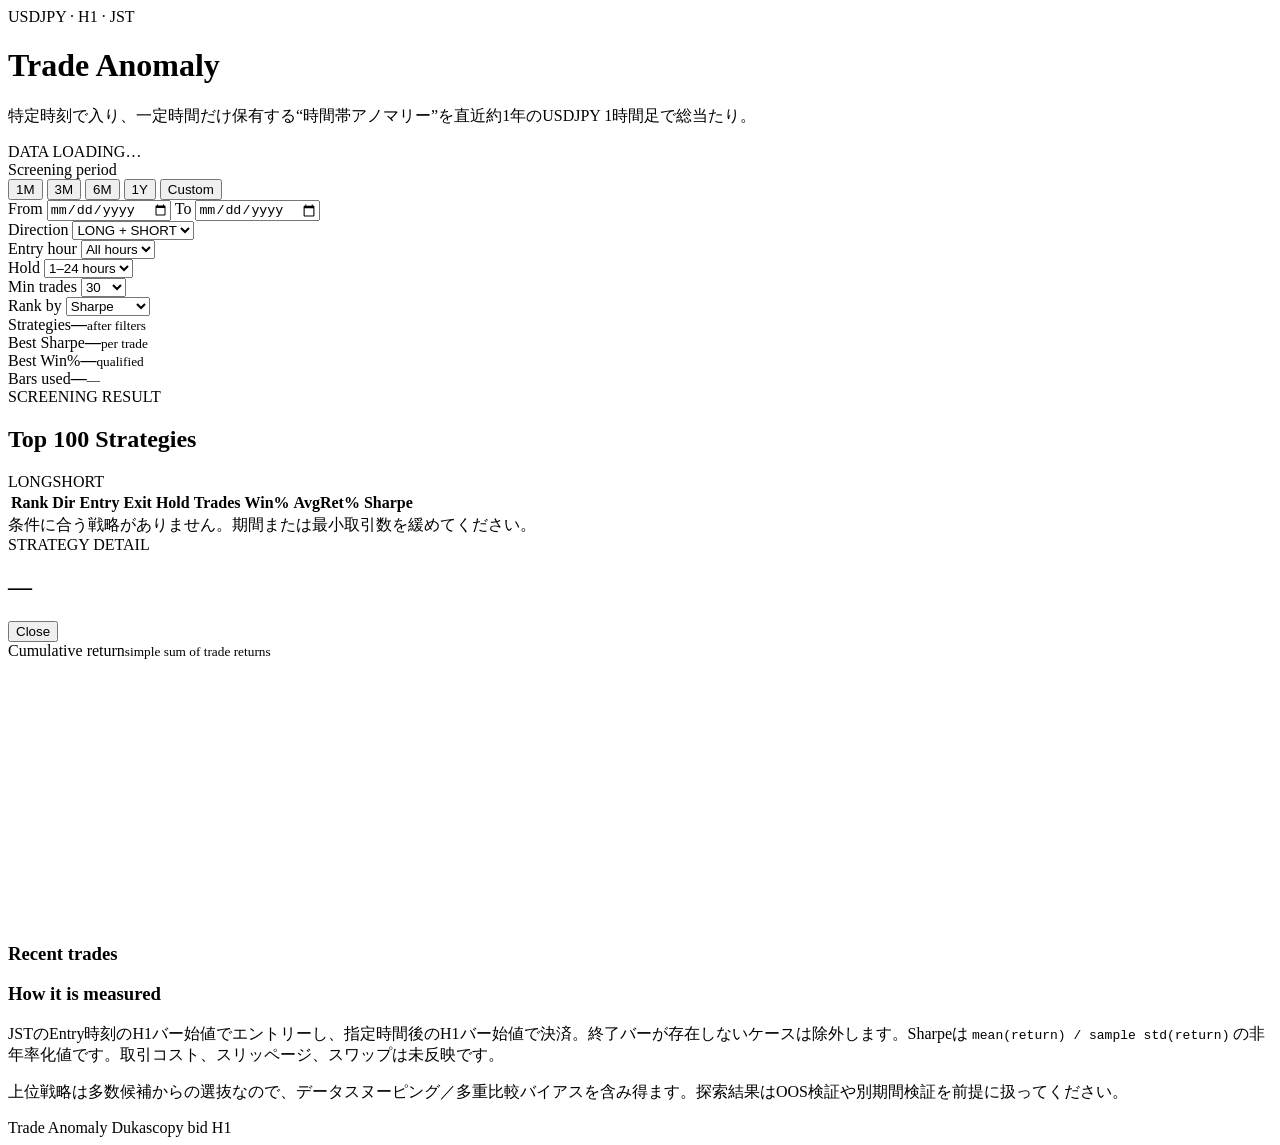
==== index.html @ 8e7d59d6 "feat: add responsive anomaly screener UI" ====
<!doctype html>
<html lang="ja">
<head>
  <meta charset="utf-8" />
  <meta name="viewport" content="width=device-width,initial-scale=1,viewport-fit=cover" />
  <meta name="theme-color" content="#07111f" />
  <title>Trade Anomaly — USDJPY Time-of-Day Screener</title>
  <meta name="description" content="USDJPY 1時間足の時刻アノマリーをJST基準でスクリーニング。勝率、平均リターン、Sharpeを期間別に比較。" />
  <link rel="stylesheet" href="styles.css" />
</head>
<body>
  <main class="shell">
    <header class="hero">
      <div>
        <div class="eyebrow">USDJPY · H1 · JST</div>
        <h1>Trade <span>Anomaly</span></h1>
        <p class="lead">特定時刻で入り、一定時間だけ保有する“時間帯アノマリー”を直近約1年のUSDJPY 1時間足で総当たり。</p>
      </div>
      <div class="data-pill" id="dataStatus">
        <span class="dot"></span>
        <span>DATA LOADING…</span>
      </div>
    </header>

    <section class="panel controls" aria-label="screening controls">
      <div class="control-group period-group">
        <label>Screening period</label>
        <div class="segmented" id="periodPresets">
          <button data-period="30">1M</button>
          <button data-period="90">3M</button>
          <button data-period="180" class="active">6M</button>
          <button data-period="365">1Y</button>
          <button data-period="custom">Custom</button>
        </div>
      </div>

      <div class="control-group custom-dates hidden" id="customDates">
        <label for="fromDate">From</label>
        <input id="fromDate" type="date" />
        <label for="toDate">To</label>
        <input id="toDate" type="date" />
      </div>

      <div class="filter-grid">
        <div class="control-group">
          <label for="direction">Direction</label>
          <select id="direction">
            <option value="both">LONG + SHORT</option>
            <option value="long">LONG only</option>
            <option value="short">SHORT only</option>
          </select>
        </div>
        <div class="control-group">
          <label for="entryHour">Entry hour</label>
          <select id="entryHour"><option value="all">All hours</option></select>
        </div>
        <div class="control-group">
          <label for="holdHours">Hold</label>
          <select id="holdHours"><option value="all">1–24 hours</option></select>
        </div>
        <div class="control-group">
          <label for="minTrades">Min trades</label>
          <select id="minTrades">
            <option value="10">10</option>
            <option value="20">20</option>
            <option value="30" selected>30</option>
            <option value="50">50</option>
            <option value="80">80</option>
            <option value="100">100</option>
          </select>
        </div>
        <div class="control-group">
          <label for="sortMetric">Rank by</label>
          <select id="sortMetric">
            <option value="sharpe" selected>Sharpe</option>
            <option value="winRate">Win rate</option>
            <option value="avgRet">Avg return</option>
            <option value="trades">Trades</option>
          </select>
        </div>
      </div>
    </section>

    <section class="stats-grid" id="summaryStats">
      <article class="stat-card"><span>Strategies</span><strong id="strategyCount">—</strong><small>after filters</small></article>
      <article class="stat-card"><span>Best Sharpe</span><strong id="bestSharpe">—</strong><small>per trade</small></article>
      <article class="stat-card"><span>Best Win%</span><strong id="bestWin">—</strong><small>qualified</small></article>
      <article class="stat-card"><span>Bars used</span><strong id="barsUsed">—</strong><small id="rangeLabel">—</small></article>
    </section>

    <section class="panel leaderboard">
      <div class="section-head">
        <div>
          <div class="eyebrow">SCREENING RESULT</div>
          <h2>Top 100 Strategies</h2>
        </div>
        <div class="legend"><span class="long-key">LONG</span><span class="short-key">SHORT</span></div>
      </div>

      <div class="desktop-table-wrap">
        <table>
          <thead>
            <tr>
              <th>Rank</th>
              <th>Dir</th>
              <th>Entry</th>
              <th>Exit</th>
              <th>Hold</th>
              <th>Trades</th>
              <th>Win%</th>
              <th>AvgRet%</th>
              <th>Sharpe</th>
            </tr>
          </thead>
          <tbody id="resultsBody"></tbody>
        </table>
      </div>
      <div class="mobile-cards" id="mobileResults"></div>
      <div class="empty-state hidden" id="emptyState">条件に合う戦略がありません。期間または最小取引数を緩めてください。</div>
    </section>

    <section class="panel detail hidden" id="detailPanel">
      <div class="section-head detail-head">
        <div>
          <div class="eyebrow">STRATEGY DETAIL</div>
          <h2 id="detailTitle">—</h2>
        </div>
        <button class="ghost-btn" id="closeDetail">Close</button>
      </div>
      <div class="detail-metrics" id="detailMetrics"></div>
      <div class="chart-wrap">
        <div class="chart-title-row"><span>Cumulative return</span><small>simple sum of trade returns</small></div>
        <canvas id="equityChart" height="260"></canvas>
      </div>
      <div class="trade-sample-wrap">
        <h3>Recent trades</h3>
        <div class="recent-trades" id="recentTrades"></div>
      </div>
    </section>

    <section class="method panel subtle">
      <h3>How it is measured</h3>
      <p>JSTのEntry時刻のH1バー始値でエントリーし、指定時間後のH1バー始値で決済。終了バーが存在しないケースは除外します。Sharpeは <code>mean(return) / sample std(return)</code> の非年率化値です。取引コスト、スリッページ、スワップは未反映です。</p>
      <p class="warning">上位戦略は多数候補からの選抜なので、データスヌーピング／多重比較バイアスを含み得ます。探索結果はOOS検証や別期間検証を前提に扱ってください。</p>
    </section>

    <footer>
      <span>Trade Anomaly</span>
      <span id="footerMeta">Dukascopy bid H1</span>
    </footer>
  </main>
  <script src="app.js" defer></script>
</body>
</html>
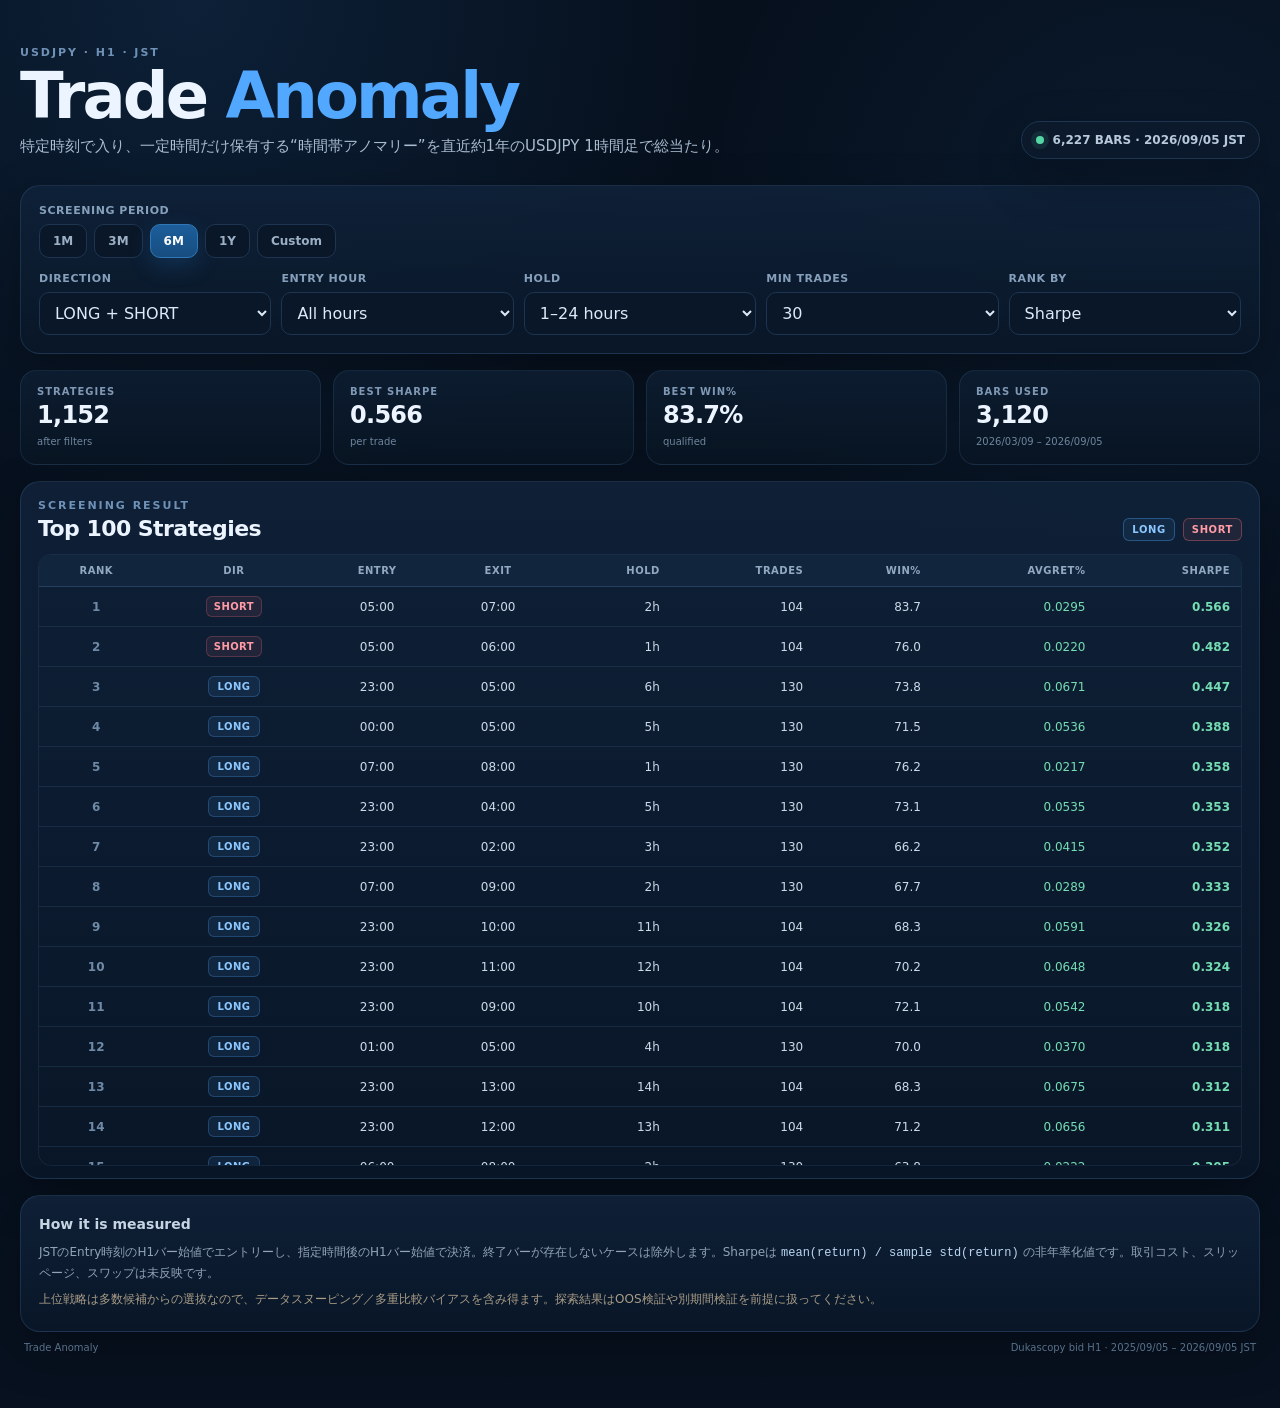
==== commit 7c3172a4: "feat: load interactive PnL chart" ====
--- a/index.html
+++ b/index.html
@@ -129,7 +129,7 @@
       </div>
       <div class="detail-metrics" id="detailMetrics"></div>
       <div class="chart-wrap">
-        <div class="chart-title-row"><span>Cumulative return</span><small>simple sum of trade returns</small></div>
+        <div class="chart-title-row"><span>Cumulative return</span><small>interactive P&amp;L · simple sum of trade returns</small></div>
         <canvas id="equityChart" height="260"></canvas>
       </div>
       <div class="trade-sample-wrap">
@@ -150,5 +150,6 @@
     </footer>
   </main>
   <script src="app.js" defer></script>
+  <script src="interactive-chart.js" defer></script>
 </body>
 </html>
--- a/styles.css
+++ b/styles.css
@@ -0,0 +1,129 @@
+:root{
+  color-scheme:dark;
+  --bg:#07111f;
+  --bg2:#0a1627;
+  --panel:#0c1a2d;
+  --panel2:#10223a;
+  --line:#1d3550;
+  --text:#ecf4ff;
+  --muted:#8ea4bc;
+  --blue:#52a8ff;
+  --blue2:#8cc8ff;
+  --red:#ff6f7d;
+  --green:#55d6a5;
+  --amber:#ffcc66;
+  --shadow:0 18px 48px rgba(0,0,0,.28);
+}
+*{box-sizing:border-box}
+html{scroll-behavior:smooth}
+body{
+  margin:0;
+  min-height:100vh;
+  background:
+    radial-gradient(circle at 15% 0%,rgba(45,115,190,.16),transparent 32rem),
+    radial-gradient(circle at 90% 15%,rgba(62,140,227,.08),transparent 28rem),
+    linear-gradient(180deg,#06101d 0%,var(--bg) 100%);
+  color:var(--text);
+  font-family:Inter,ui-sans-serif,system-ui,-apple-system,BlinkMacSystemFont,"Segoe UI",sans-serif;
+  font-variant-numeric:tabular-nums;
+}
+button,input,select{font:inherit}
+button,select,input{outline:none}
+button{cursor:pointer}
+.shell{width:min(1440px,calc(100% - 40px));margin:0 auto;padding:46px 0 56px}
+.hero{display:flex;align-items:flex-end;justify-content:space-between;gap:28px;margin-bottom:26px}
+.eyebrow{font-size:11px;letter-spacing:.18em;font-weight:800;color:#6f91b6;text-transform:uppercase}
+h1{margin:7px 0 7px;font-size:clamp(34px,5vw,64px);letter-spacing:-.045em;line-height:.95}
+h1 span{color:var(--blue)}
+.lead{max-width:740px;margin:0;color:#a9bbcf;font-size:15px;line-height:1.7}
+.data-pill{display:flex;align-items:center;gap:9px;white-space:nowrap;border:1px solid var(--line);background:rgba(12,26,45,.82);padding:11px 14px;border-radius:999px;color:#b7c9db;font-size:12px;font-weight:750;box-shadow:var(--shadow)}
+.dot{width:8px;height:8px;border-radius:50%;background:var(--amber);box-shadow:0 0 0 5px rgba(255,204,102,.1)}
+.data-pill.ready .dot{background:var(--green);box-shadow:0 0 0 5px rgba(85,214,165,.1)}
+.data-pill.error .dot{background:var(--red);box-shadow:0 0 0 5px rgba(255,111,125,.1)}
+.panel{background:linear-gradient(180deg,rgba(15,33,56,.95),rgba(9,23,40,.96));border:1px solid rgba(71,106,143,.28);border-radius:20px;box-shadow:var(--shadow)}
+.controls{padding:18px;margin-bottom:16px}
+.control-group{display:flex;flex-direction:column;gap:7px}
+.control-group label{font-size:11px;color:#86a0bc;font-weight:800;letter-spacing:.05em;text-transform:uppercase}
+.period-group{margin-bottom:14px}
+.segmented{display:flex;gap:7px;flex-wrap:wrap}
+.segmented button,.ghost-btn{border:1px solid var(--line);background:#0a1728;color:#9cb0c5;border-radius:10px;padding:9px 13px;font-weight:750;font-size:12px;transition:.15s ease}
+.segmented button:hover,.ghost-btn:hover{border-color:#355b82;color:#dbeaff}
+.segmented button.active{background:linear-gradient(180deg,#1c5e9b,#174d80);border-color:#2f77b6;color:white;box-shadow:0 8px 22px rgba(33,116,194,.23)}
+.custom-dates{display:grid;grid-template-columns:auto minmax(150px,240px) auto minmax(150px,240px);align-items:end;gap:8px 10px;margin:2px 0 14px}
+.filter-grid{display:grid;grid-template-columns:repeat(5,minmax(130px,1fr));gap:10px}
+select,input[type="date"]{width:100%;border:1px solid var(--line);background:#091728;color:#dce9f6;border-radius:10px;padding:10px 11px;min-height:40px}
+select:focus,input:focus{border-color:#3c78ad;box-shadow:0 0 0 3px rgba(66,142,209,.12)}
+.hidden{display:none!important}
+.stats-grid{display:grid;grid-template-columns:repeat(4,1fr);gap:12px;margin-bottom:16px}
+.stat-card{background:linear-gradient(180deg,rgba(13,29,49,.93),rgba(8,20,34,.94));border:1px solid rgba(64,101,139,.24);border-radius:16px;padding:15px 16px}
+.stat-card span{display:block;color:#7f99b5;font-size:10px;font-weight:800;letter-spacing:.1em;text-transform:uppercase}
+.stat-card strong{display:block;font-size:24px;letter-spacing:-.03em;margin:4px 0 1px}
+.stat-card small{color:#6f859d;font-size:10px}
+.leaderboard{padding:17px 17px 12px;margin-bottom:16px}
+.section-head{display:flex;align-items:end;justify-content:space-between;gap:18px;margin-bottom:13px}
+.section-head h2{font-size:22px;margin:4px 0 0;letter-spacing:-.025em}
+.legend{display:flex;gap:8px;font-size:10px;font-weight:900;letter-spacing:.06em}
+.long-key,.short-key{padding:5px 8px;border-radius:6px;border:1px solid}
+.long-key{color:var(--blue2);border-color:rgba(82,168,255,.35);background:rgba(82,168,255,.08)}
+.short-key{color:#ff9ca6;border-color:rgba(255,111,125,.35);background:rgba(255,111,125,.08)}
+.desktop-table-wrap{overflow:auto;border:1px solid rgba(54,87,121,.25);border-radius:13px;max-height:68vh}
+table{width:100%;border-collapse:separate;border-spacing:0;min-width:760px;font-size:12px}
+thead th{position:sticky;top:0;z-index:2;background:#11253d;color:#91a9c1;font-size:10px;text-transform:uppercase;letter-spacing:.05em;font-weight:800;padding:10px 11px;text-align:right;border-bottom:1px solid #25415d}
+thead th:nth-child(2),thead th:nth-child(3),thead th:nth-child(4),tbody td:nth-child(2),tbody td:nth-child(3),tbody td:nth-child(4){text-align:center}
+thead th:first-child,tbody td:first-child{text-align:center}
+tbody td{padding:9px 11px;text-align:right;border-bottom:1px solid rgba(39,67,95,.45);color:#ccdae8;transition:.12s ease}
+tbody tr{cursor:pointer}
+tbody tr:hover td{background:rgba(59,117,170,.08);color:white}
+tbody tr:last-child td{border-bottom:none}
+.rank{color:#6f8aa6;font-weight:800}
+.dir{display:inline-block;min-width:52px;padding:4px 7px;border-radius:6px;font-weight:900;font-size:10px;letter-spacing:.04em}
+.dir.long{background:rgba(82,168,255,.10);color:var(--blue2);border:1px solid rgba(82,168,255,.25)}
+.dir.short{background:rgba(255,111,125,.09);color:#ff9ba5;border:1px solid rgba(255,111,125,.24)}
+.metric-strong{font-weight:900;color:#f4f9ff}
+.positive{color:#75ddb2!important}.negative{color:#ff8e99!important}
+.mobile-cards{display:none}
+.empty-state{padding:38px 12px;color:#7f96ad;text-align:center}
+.detail{padding:18px;margin-bottom:16px}
+.detail-head{align-items:center}
+.detail-metrics{display:grid;grid-template-columns:repeat(5,1fr);gap:9px;margin-bottom:14px}
+.metric-box{border:1px solid rgba(59,93,128,.3);background:#09192b;border-radius:12px;padding:11px}
+.metric-box span{font-size:9px;text-transform:uppercase;letter-spacing:.08em;color:#728da8;font-weight:800;display:block}
+.metric-box strong{font-size:17px;margin-top:3px;display:block}
+.chart-wrap{border:1px solid rgba(59,93,128,.28);background:#071423;border-radius:14px;padding:12px 12px 7px}
+.chart-title-row{display:flex;justify-content:space-between;gap:12px;align-items:center;margin-bottom:6px;color:#c9d8e7;font-size:12px;font-weight:800}
+.chart-title-row small{font-weight:500;color:#6f859d}
+#equityChart{display:block;width:100%;height:260px}
+.trade-sample-wrap h3{font-size:13px;margin:15px 0 8px;color:#b8c8d7}
+.recent-trades{display:grid;grid-template-columns:repeat(4,1fr);gap:8px}
+.trade-chip{border:1px solid rgba(56,89,122,.28);background:#091727;border-radius:10px;padding:9px 10px;font-size:10px;color:#899fb5}
+.trade-chip b{display:block;font-size:12px;color:#d6e4f1;margin-top:3px}
+.subtle{padding:17px 18px;color:#91a4b7;font-size:12px;line-height:1.7}
+.subtle h3{margin:0 0 5px;color:#c6d5e4;font-size:14px}
+.subtle p{margin:5px 0}.subtle code{color:#b9d7f1}.warning{color:#aa9d86!important}
+footer{display:flex;justify-content:space-between;gap:14px;color:#58718b;font-size:10px;padding:10px 4px 0}
+@media(max-width:980px){
+  .filter-grid{grid-template-columns:repeat(3,1fr)}
+  .detail-metrics{grid-template-columns:repeat(3,1fr)}
+  .recent-trades{grid-template-columns:repeat(2,1fr)}
+}
+@media(max-width:720px){
+  .shell{width:min(100% - 22px,1440px);padding:26px 0 36px}
+  .hero{display:block;margin-bottom:18px}
+  .lead{font-size:13px}.data-pill{width:max-content;margin-top:15px;padding:9px 11px;font-size:10px}
+  .controls{padding:13px}
+  .filter-grid{grid-template-columns:repeat(2,minmax(0,1fr));gap:8px}
+  .period-group{margin-bottom:11px}.segmented{display:grid;grid-template-columns:repeat(5,1fr);gap:5px}.segmented button{padding:8px 3px;font-size:10px}
+  .custom-dates{grid-template-columns:1fr 1fr}.custom-dates label{display:none}
+  .stats-grid{grid-template-columns:repeat(2,1fr);gap:8px}.stat-card{padding:12px}.stat-card strong{font-size:20px}
+  .leaderboard{padding:13px 10px 10px;border-radius:16px}.section-head h2{font-size:19px}
+  .desktop-table-wrap{display:none}.mobile-cards{display:grid;gap:8px}
+  .mobile-card{border:1px solid rgba(56,91,126,.35);background:linear-gradient(180deg,#0d2035,#091829);border-radius:13px;padding:11px;cursor:pointer}
+  .mobile-top{display:flex;align-items:center;justify-content:space-between;gap:10px;margin-bottom:9px}.mobile-top-left{display:flex;align-items:center;gap:7px}.mobile-rank{color:#67839f;font-size:10px;font-weight:900}
+  .mobile-strategy{font-size:14px;font-weight:900;color:#e7f0fa}.mobile-sub{color:#708aa4;font-size:10px;margin-top:2px}
+  .mobile-metrics{display:grid;grid-template-columns:repeat(4,1fr);gap:6px}.mobile-metric{border-top:1px solid rgba(49,79,108,.28);padding-top:7px}.mobile-metric span{display:block;color:#647f99;font-size:8px;text-transform:uppercase;font-weight:800}.mobile-metric strong{font-size:12px;margin-top:2px;display:block}
+  .detail{padding:13px}.detail-metrics{grid-template-columns:repeat(2,1fr)}.recent-trades{grid-template-columns:1fr 1fr}.chart-title-row small{display:none}
+  footer{display:block}footer span{display:block;margin-top:4px}
+}
+@media(max-width:430px){
+  h1{font-size:40px}.filter-grid{grid-template-columns:1fr 1fr}.control-group label{font-size:9px}select,input[type="date"]{font-size:11px;padding:9px 8px}.mobile-metrics{grid-template-columns:repeat(2,1fr)}.recent-trades{grid-template-columns:1fr}.detail-metrics{grid-template-columns:1fr 1fr}
+}
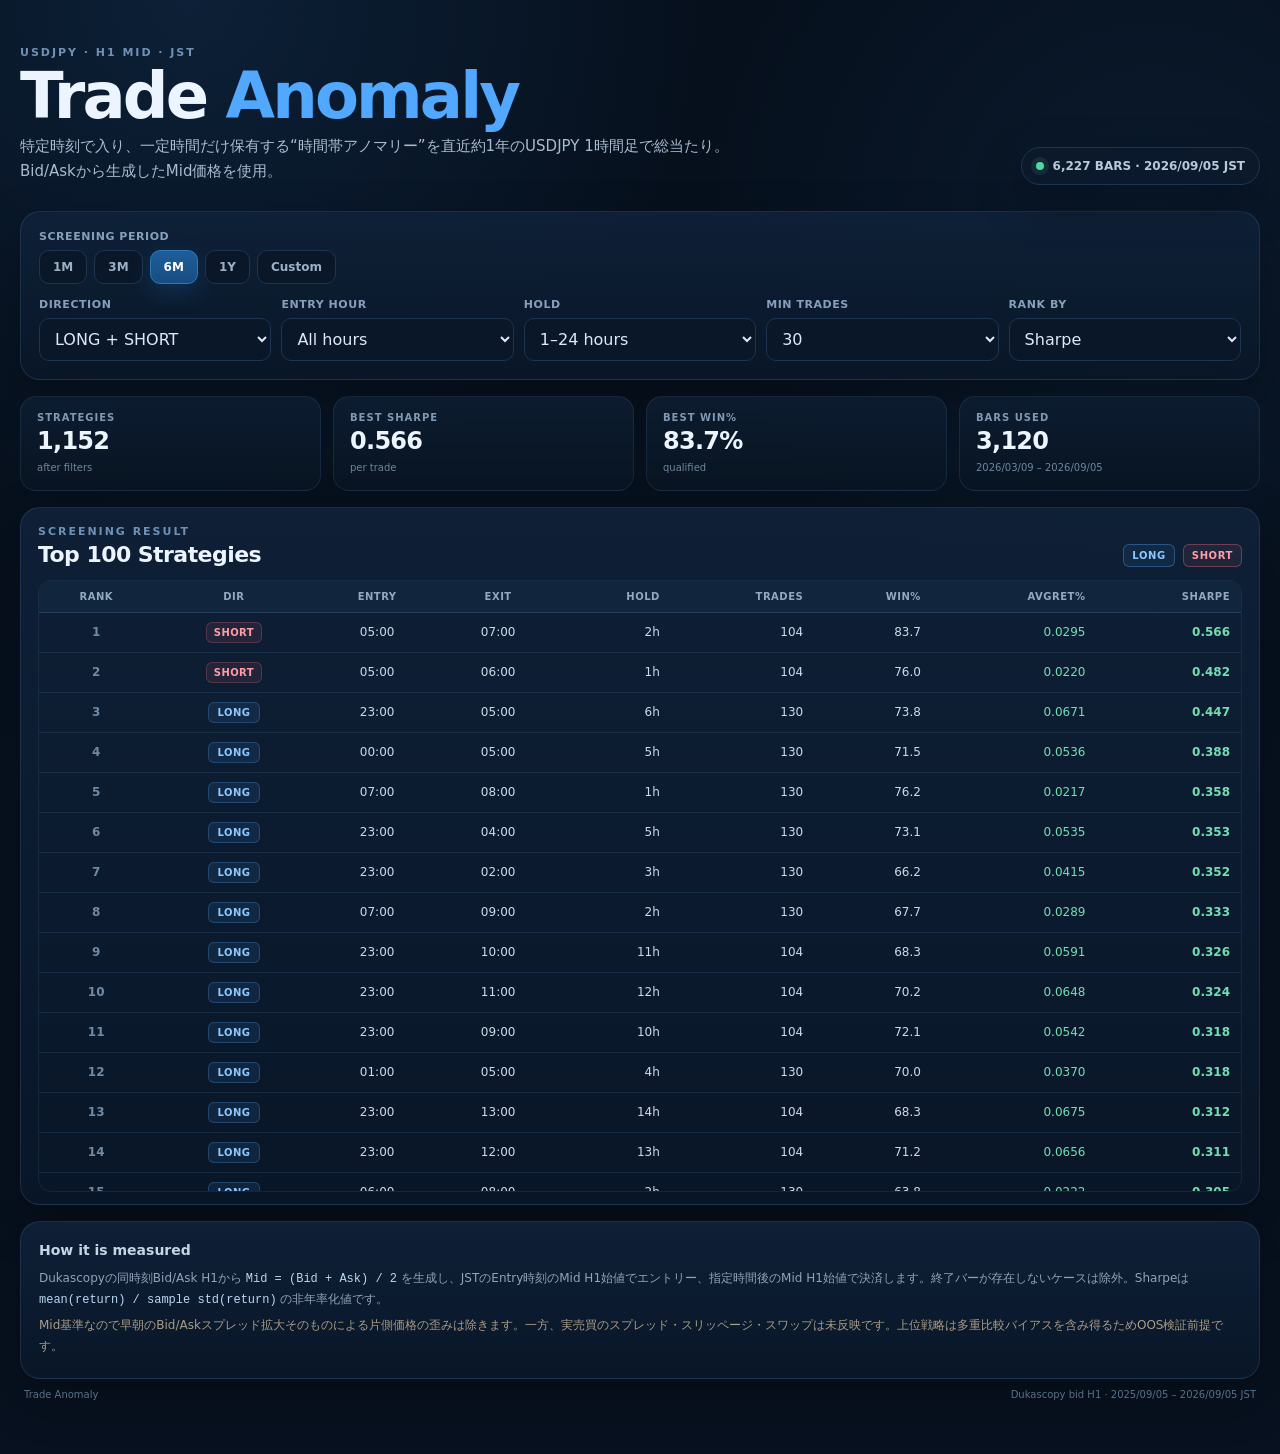
==== commit 586a85d5: "fix: use robust PnL chart and label mid-price basis" ====
--- a/index.html
+++ b/index.html
@@ -5,16 +5,16 @@
   <meta name="viewport" content="width=device-width,initial-scale=1,viewport-fit=cover" />
   <meta name="theme-color" content="#07111f" />
   <title>Trade Anomaly — USDJPY Time-of-Day Screener</title>
-  <meta name="description" content="USDJPY 1時間足の時刻アノマリーをJST基準でスクリーニング。勝率、平均リターン、Sharpeを期間別に比較。" />
-  <link rel="stylesheet" href="styles.css" />
+  <meta name="description" content="USDJPY 1時間足の時刻アノマリーをJST基準でスクリーニング。Bid/Askから生成したMid価格で勝率、平均リターン、Sharpeを期間別に比較。" />
+  <link rel="stylesheet" href="styles.css?v=3" />
 </head>
 <body>
   <main class="shell">
     <header class="hero">
       <div>
-        <div class="eyebrow">USDJPY · H1 · JST</div>
+        <div class="eyebrow">USDJPY · H1 MID · JST</div>
         <h1>Trade <span>Anomaly</span></h1>
-        <p class="lead">特定時刻で入り、一定時間だけ保有する“時間帯アノマリー”を直近約1年のUSDJPY 1時間足で総当たり。</p>
+        <p class="lead">特定時刻で入り、一定時間だけ保有する“時間帯アノマリー”を直近約1年のUSDJPY 1時間足で総当たり。Bid/Askから生成したMid価格を使用。</p>
       </div>
       <div class="data-pill" id="dataStatus">
         <span class="dot"></span>
@@ -129,7 +129,7 @@
       </div>
       <div class="detail-metrics" id="detailMetrics"></div>
       <div class="chart-wrap">
-        <div class="chart-title-row"><span>Cumulative return</span><small>interactive P&amp;L · simple sum of trade returns</small></div>
+        <div class="chart-title-row"><span>Cumulative return</span><small>interactive P&amp;L · Mid H1 open basis</small></div>
         <canvas id="equityChart" height="260"></canvas>
       </div>
       <div class="trade-sample-wrap">
@@ -140,16 +140,16 @@
 
     <section class="method panel subtle">
       <h3>How it is measured</h3>
-      <p>JSTのEntry時刻のH1バー始値でエントリーし、指定時間後のH1バー始値で決済。終了バーが存在しないケースは除外します。Sharpeは <code>mean(return) / sample std(return)</code> の非年率化値です。取引コスト、スリッページ、スワップは未反映です。</p>
-      <p class="warning">上位戦略は多数候補からの選抜なので、データスヌーピング／多重比較バイアスを含み得ます。探索結果はOOS検証や別期間検証を前提に扱ってください。</p>
+      <p>Dukascopyの同時刻Bid/Ask H1から <code>Mid = (Bid + Ask) / 2</code> を生成し、JSTのEntry時刻のMid H1始値でエントリー、指定時間後のMid H1始値で決済します。終了バーが存在しないケースは除外。Sharpeは <code>mean(return) / sample std(return)</code> の非年率化値です。</p>
+      <p class="warning">Mid基準なので早朝のBid/Askスプレッド拡大そのものによる片側価格の歪みは除きます。一方、実売買のスプレッド・スリッページ・スワップは未反映です。上位戦略は多重比較バイアスを含み得るためOOS検証前提です。</p>
     </section>
 
     <footer>
       <span>Trade Anomaly</span>
-      <span id="footerMeta">Dukascopy bid H1</span>
+      <span id="footerMeta">Dukascopy bid+ask H1 → mid</span>
     </footer>
   </main>
-  <script src="app.js" defer></script>
-  <script src="interactive-chart.js" defer></script>
+  <script src="app.js?v=3" defer></script>
+  <script src="pnl-chart.js?v=3" defer></script>
 </body>
 </html>
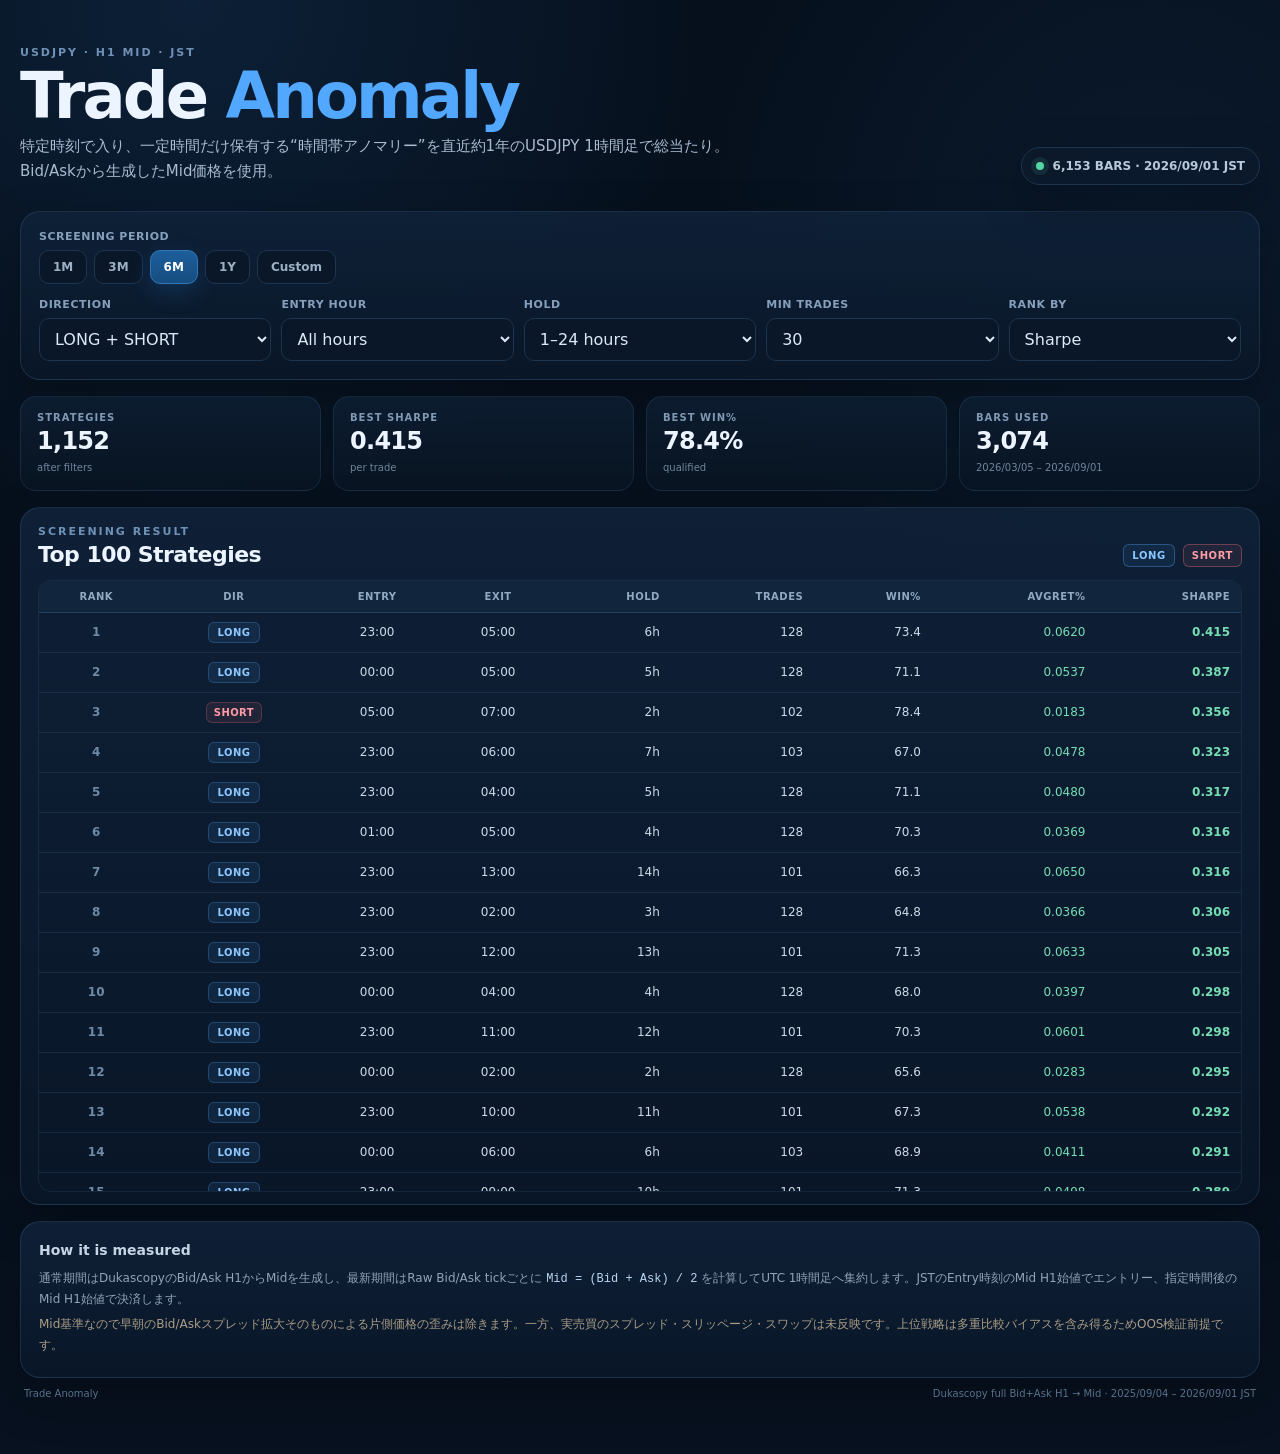
==== commit 5cd6fd87: "fix: replace runtime chart surface with plain HTML graph" ====
--- a/index.html
+++ b/index.html
@@ -6,7 +6,7 @@
   <meta name="theme-color" content="#07111f" />
   <title>Trade Anomaly — USDJPY Time-of-Day Screener</title>
   <meta name="description" content="USDJPY 1時間足の時刻アノマリーをJST基準でスクリーニング。Bid/Askから生成したMid価格で勝率、平均リターン、Sharpeを期間別に比較。" />
-  <link rel="stylesheet" href="styles.css?v=3" />
+  <link rel="stylesheet" href="styles.css?v=5" />
 </head>
 <body>
   <main class="shell">
@@ -129,8 +129,10 @@
       </div>
       <div class="detail-metrics" id="detailMetrics"></div>
       <div class="chart-wrap">
-        <div class="chart-title-row"><span>Cumulative return</span><small>interactive P&amp;L · Mid H1 open basis</small></div>
-        <canvas id="equityChart" height="260"></canvas>
+        <div class="chart-title-row"><span>Cumulative return</span><small>plain HTML/CSS graph · no Canvas/SVG/chart library</small></div>
+        <div id="equityChart" class="equity-html-chart" role="img" aria-label="Cumulative return graph">
+          <div class="equity-placeholder">戦略を選択すると累積リターンを表示します。</div>
+        </div>
       </div>
       <div class="trade-sample-wrap">
         <h3>Recent trades</h3>
@@ -140,16 +142,15 @@
 
     <section class="method panel subtle">
       <h3>How it is measured</h3>
-      <p>Dukascopyの同時刻Bid/Ask H1から <code>Mid = (Bid + Ask) / 2</code> を生成し、JSTのEntry時刻のMid H1始値でエントリー、指定時間後のMid H1始値で決済します。終了バーが存在しないケースは除外。Sharpeは <code>mean(return) / sample std(return)</code> の非年率化値です。</p>
+      <p>通常期間はDukascopyのBid/Ask H1からMidを生成し、最新期間はRaw Bid/Ask tickごとに <code>Mid = (Bid + Ask) / 2</code> を計算してUTC 1時間足へ集約します。JSTのEntry時刻のMid H1始値でエントリー、指定時間後のMid H1始値で決済します。</p>
       <p class="warning">Mid基準なので早朝のBid/Askスプレッド拡大そのものによる片側価格の歪みは除きます。一方、実売買のスプレッド・スリッページ・スワップは未反映です。上位戦略は多重比較バイアスを含み得るためOOS検証前提です。</p>
     </section>
 
     <footer>
       <span>Trade Anomaly</span>
-      <span id="footerMeta">Dukascopy bid+ask H1 → mid</span>
+      <span id="footerMeta">Dukascopy bid+ask → mid H1</span>
     </footer>
   </main>
-  <script src="app.js?v=3" defer></script>
-  <script src="pnl-chart.js?v=3" defer></script>
+  <script src="app.js?v=5" defer></script>
 </body>
 </html>
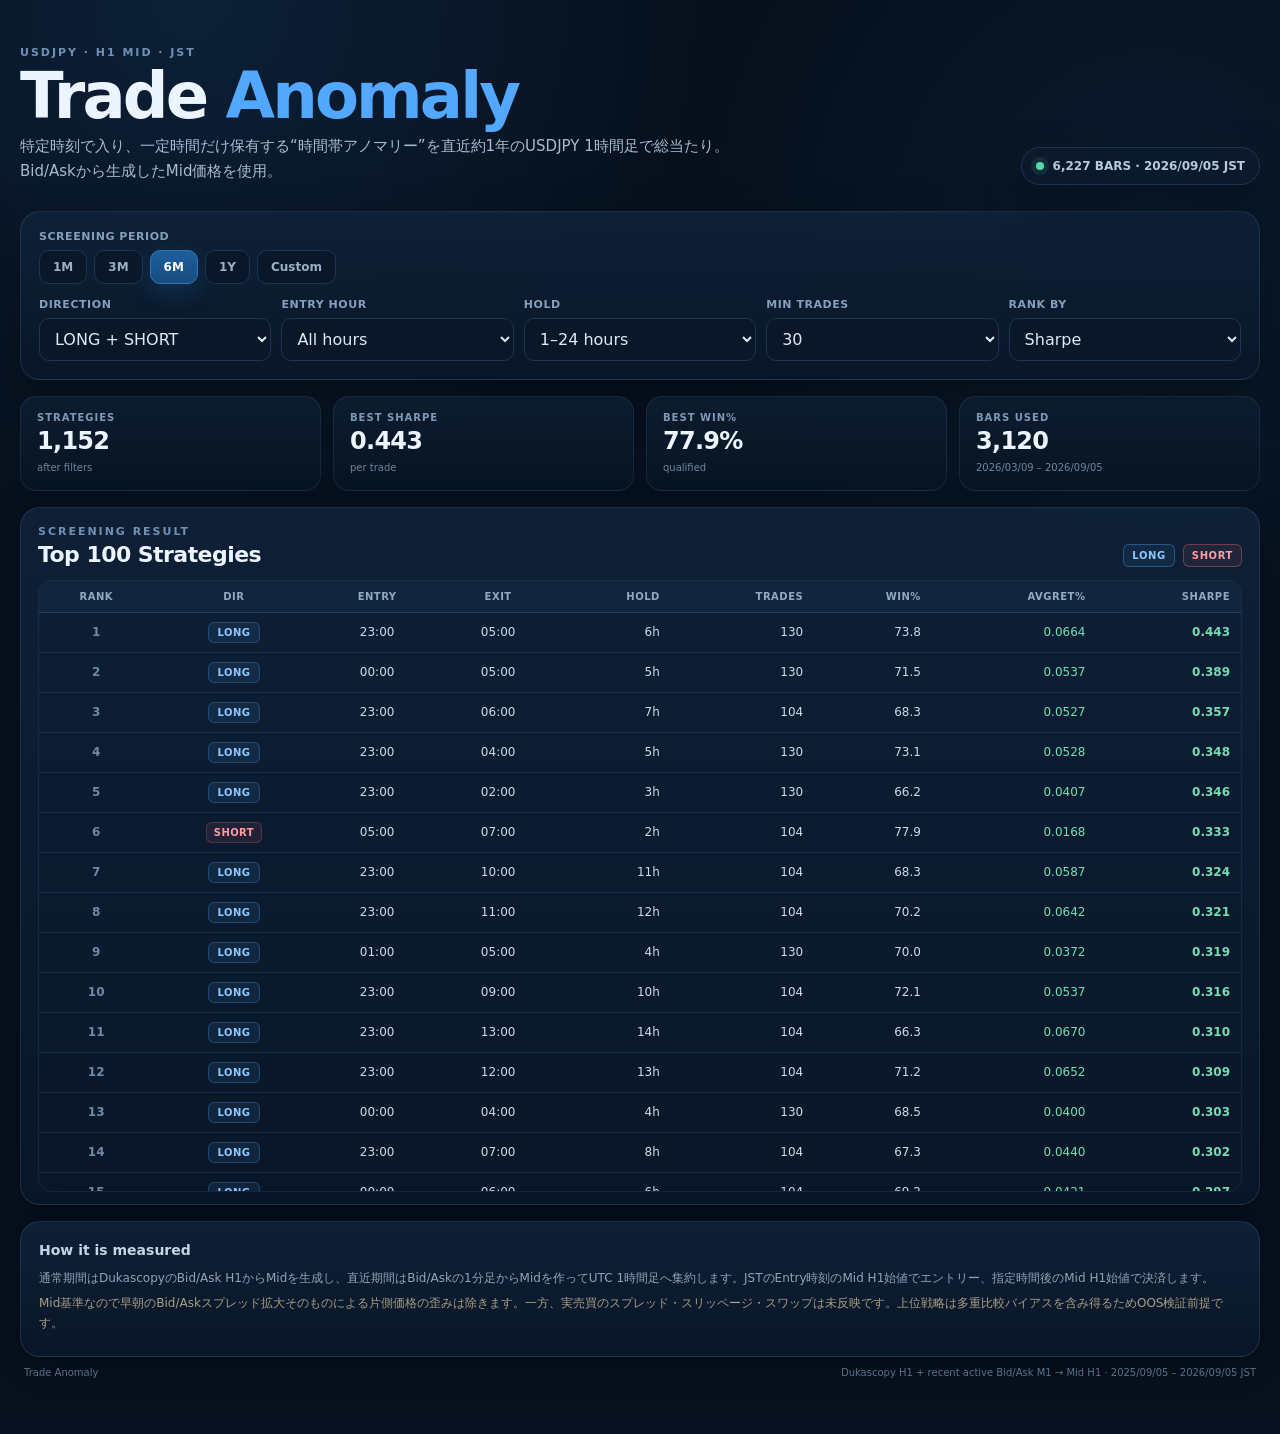
==== commit 369796d0: "fix: load detail renderer hotfix and refresh cache keys" ====
--- a/index.html
+++ b/index.html
@@ -6,7 +6,8 @@
   <meta name="theme-color" content="#07111f" />
   <title>Trade Anomaly — USDJPY Time-of-Day Screener</title>
   <meta name="description" content="USDJPY 1時間足の時刻アノマリーをJST基準でスクリーニング。Bid/Askから生成したMid価格で勝率、平均リターン、Sharpeを期間別に比較。" />
-  <link rel="stylesheet" href="styles.css?v=5" />
+  <link rel="stylesheet" href="styles.css?v=6" />
+  <link rel="stylesheet" href="chart-html.css?v=2" />
 </head>
 <body>
   <main class="shell">
@@ -129,7 +130,7 @@
       </div>
       <div class="detail-metrics" id="detailMetrics"></div>
       <div class="chart-wrap">
-        <div class="chart-title-row"><span>Cumulative return</span><small>plain HTML/CSS graph · no Canvas/SVG/chart library</small></div>
+        <div class="chart-title-row"><span>Cumulative return</span><small>HTML/CSS graph · v6 detail renderer</small></div>
         <div id="equityChart" class="equity-html-chart" role="img" aria-label="Cumulative return graph">
           <div class="equity-placeholder">戦略を選択すると累積リターンを表示します。</div>
         </div>
@@ -142,7 +143,7 @@
 
     <section class="method panel subtle">
       <h3>How it is measured</h3>
-      <p>通常期間はDukascopyのBid/Ask H1からMidを生成し、最新期間はRaw Bid/Ask tickごとに <code>Mid = (Bid + Ask) / 2</code> を計算してUTC 1時間足へ集約します。JSTのEntry時刻のMid H1始値でエントリー、指定時間後のMid H1始値で決済します。</p>
+      <p>通常期間はDukascopyのBid/Ask H1からMidを生成し、直近期間はBid/Askの1分足からMidを作ってUTC 1時間足へ集約します。JSTのEntry時刻のMid H1始値でエントリー、指定時間後のMid H1始値で決済します。</p>
       <p class="warning">Mid基準なので早朝のBid/Askスプレッド拡大そのものによる片側価格の歪みは除きます。一方、実売買のスプレッド・スリッページ・スワップは未反映です。上位戦略は多重比較バイアスを含み得るためOOS検証前提です。</p>
     </section>
 
@@ -151,6 +152,7 @@
       <span id="footerMeta">Dukascopy bid+ask → mid H1</span>
     </footer>
   </main>
-  <script src="app.js?v=5" defer></script>
+  <script src="app.js?v=6" defer></script>
+  <script src="detail-fix-v6.js?v=1" defer></script>
 </body>
-</html>
+</html>
--- a/chart-html.css
+++ b/chart-html.css
@@ -0,0 +1,34 @@
+#equityChart.equity-html-chart{
+  display:grid;
+  grid-template-columns:52px minmax(0,1fr);
+  grid-template-rows:260px auto;
+  gap:0 8px;
+  width:100%;
+  height:auto;
+  min-height:286px;
+  overflow:hidden;
+}
+.equity-placeholder{grid-column:1/-1;display:grid;place-items:center;height:260px;color:#70879e;font-size:11px}
+.equity-ylabels{position:relative;height:260px;color:#6f879f;font-size:10px;font-variant-numeric:tabular-nums}
+.equity-ylabels span{position:absolute;right:0;transform:translateY(-50%)}
+.equity-ylabels span:nth-child(1){top:4%}
+.equity-ylabels span:nth-child(2){top:50%}
+.equity-ylabels span:nth-child(3){top:96%}
+.equity-plot{position:relative;height:260px;min-width:0;overflow:hidden;border-radius:10px;background:
+  linear-gradient(to bottom,rgba(91,126,160,.14) 1px,transparent 1px) 0 0/100% 25%,
+  linear-gradient(to right,rgba(91,126,160,.08) 1px,transparent 1px) 0 0/12.5% 100%,
+  #071423;
+}
+.equity-zero{position:absolute;left:0;right:0;height:1px;background:rgba(176,201,224,.42);z-index:2}
+.equity-stem{position:absolute;display:block;width:max(2px,.34%);min-height:1px;transform:translateX(-50%);border-radius:1px;opacity:.88;z-index:3;transition:opacity .08s ease,filter .08s ease}
+.equity-stem.up{background:#67b5ff}.equity-stem.down{background:#ff7c89}
+.equity-stem:hover{opacity:1;filter:brightness(1.35);z-index:4}
+.equity-edge{position:absolute;bottom:6px;color:#6f879f;font-size:9px;z-index:5;pointer-events:none}
+.equity-edge.oldest{left:7px}.equity-edge.latest{right:7px}
+.equity-summary{grid-column:2;display:flex;justify-content:space-between;align-items:center;gap:10px;padding:7px 2px 0;color:#6f859d;font-size:10px}
+.equity-summary strong{font-size:12px}
+@media(max-width:720px){
+  #equityChart.equity-html-chart{grid-template-columns:42px minmax(0,1fr);grid-template-rows:230px auto;min-height:254px}
+  .equity-ylabels,.equity-plot{height:230px}
+  .equity-stem{width:max(2px,.55%)}
+}
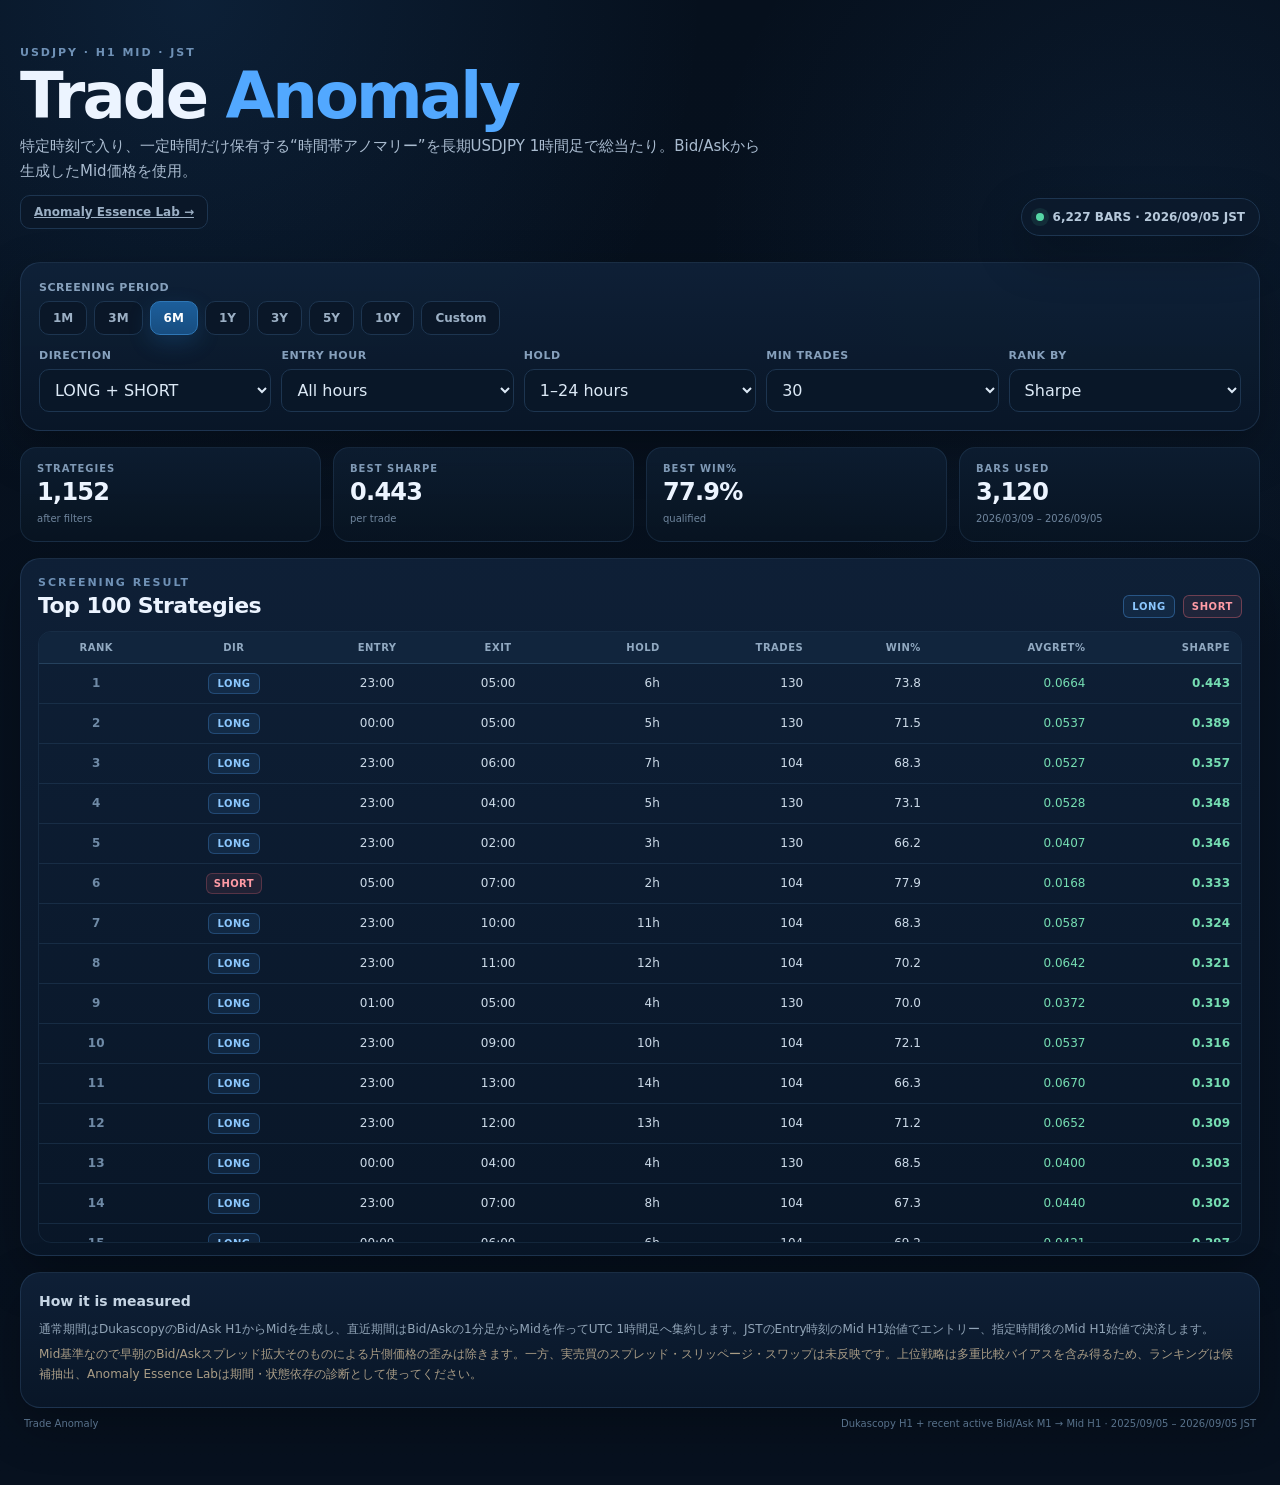
==== commit 8758b413: "feat: link long-history research dashboard" ====
--- a/index.html
+++ b/index.html
@@ -5,7 +5,7 @@
   <meta name="viewport" content="width=device-width,initial-scale=1,viewport-fit=cover" />
   <meta name="theme-color" content="#07111f" />
   <title>Trade Anomaly — USDJPY Time-of-Day Screener</title>
-  <meta name="description" content="USDJPY 1時間足の時刻アノマリーをJST基準でスクリーニング。Bid/Askから生成したMid価格で勝率、平均リターン、Sharpeを期間別に比較。" />
+  <meta name="description" content="USDJPY 1時間足の時刻アノマリーをJST基準でスクリーニング。長期Bid/Askから生成したMid価格で勝率、平均リターン、Sharpeを期間別に比較。" />
   <link rel="stylesheet" href="styles.css?v=6" />
   <link rel="stylesheet" href="chart-html.css?v=2" />
 </head>
@@ -15,7 +15,8 @@
       <div>
         <div class="eyebrow">USDJPY · H1 MID · JST</div>
         <h1>Trade <span>Anomaly</span></h1>
-        <p class="lead">特定時刻で入り、一定時間だけ保有する“時間帯アノマリー”を直近約1年のUSDJPY 1時間足で総当たり。Bid/Askから生成したMid価格を使用。</p>
+        <p class="lead">特定時刻で入り、一定時間だけ保有する“時間帯アノマリー”を長期USDJPY 1時間足で総当たり。Bid/Askから生成したMid価格を使用。</p>
+        <p><a class="ghost-btn" href="research.html">Anomaly Essence Lab →</a></p>
       </div>
       <div class="data-pill" id="dataStatus">
         <span class="dot"></span>
@@ -31,6 +32,9 @@
           <button data-period="90">3M</button>
           <button data-period="180" class="active">6M</button>
           <button data-period="365">1Y</button>
+          <button data-period="1095">3Y</button>
+          <button data-period="1825">5Y</button>
+          <button data-period="3650">10Y</button>
           <button data-period="custom">Custom</button>
         </div>
       </div>
@@ -144,7 +148,7 @@
     <section class="method panel subtle">
       <h3>How it is measured</h3>
       <p>通常期間はDukascopyのBid/Ask H1からMidを生成し、直近期間はBid/Askの1分足からMidを作ってUTC 1時間足へ集約します。JSTのEntry時刻のMid H1始値でエントリー、指定時間後のMid H1始値で決済します。</p>
-      <p class="warning">Mid基準なので早朝のBid/Askスプレッド拡大そのものによる片側価格の歪みは除きます。一方、実売買のスプレッド・スリッページ・スワップは未反映です。上位戦略は多重比較バイアスを含み得るためOOS検証前提です。</p>
+      <p class="warning">Mid基準なので早朝のBid/Askスプレッド拡大そのものによる片側価格の歪みは除きます。一方、実売買のスプレッド・スリッページ・スワップは未反映です。上位戦略は多重比較バイアスを含み得るため、ランキングは候補抽出、Anomaly Essence Labは期間・状態依存の診断として使ってください。</p>
     </section>
 
     <footer>
@@ -155,4 +159,4 @@
   <script src="app.js?v=6" defer></script>
   <script src="detail-fix-v6.js?v=1" defer></script>
 </body>
-</html>+</html>
